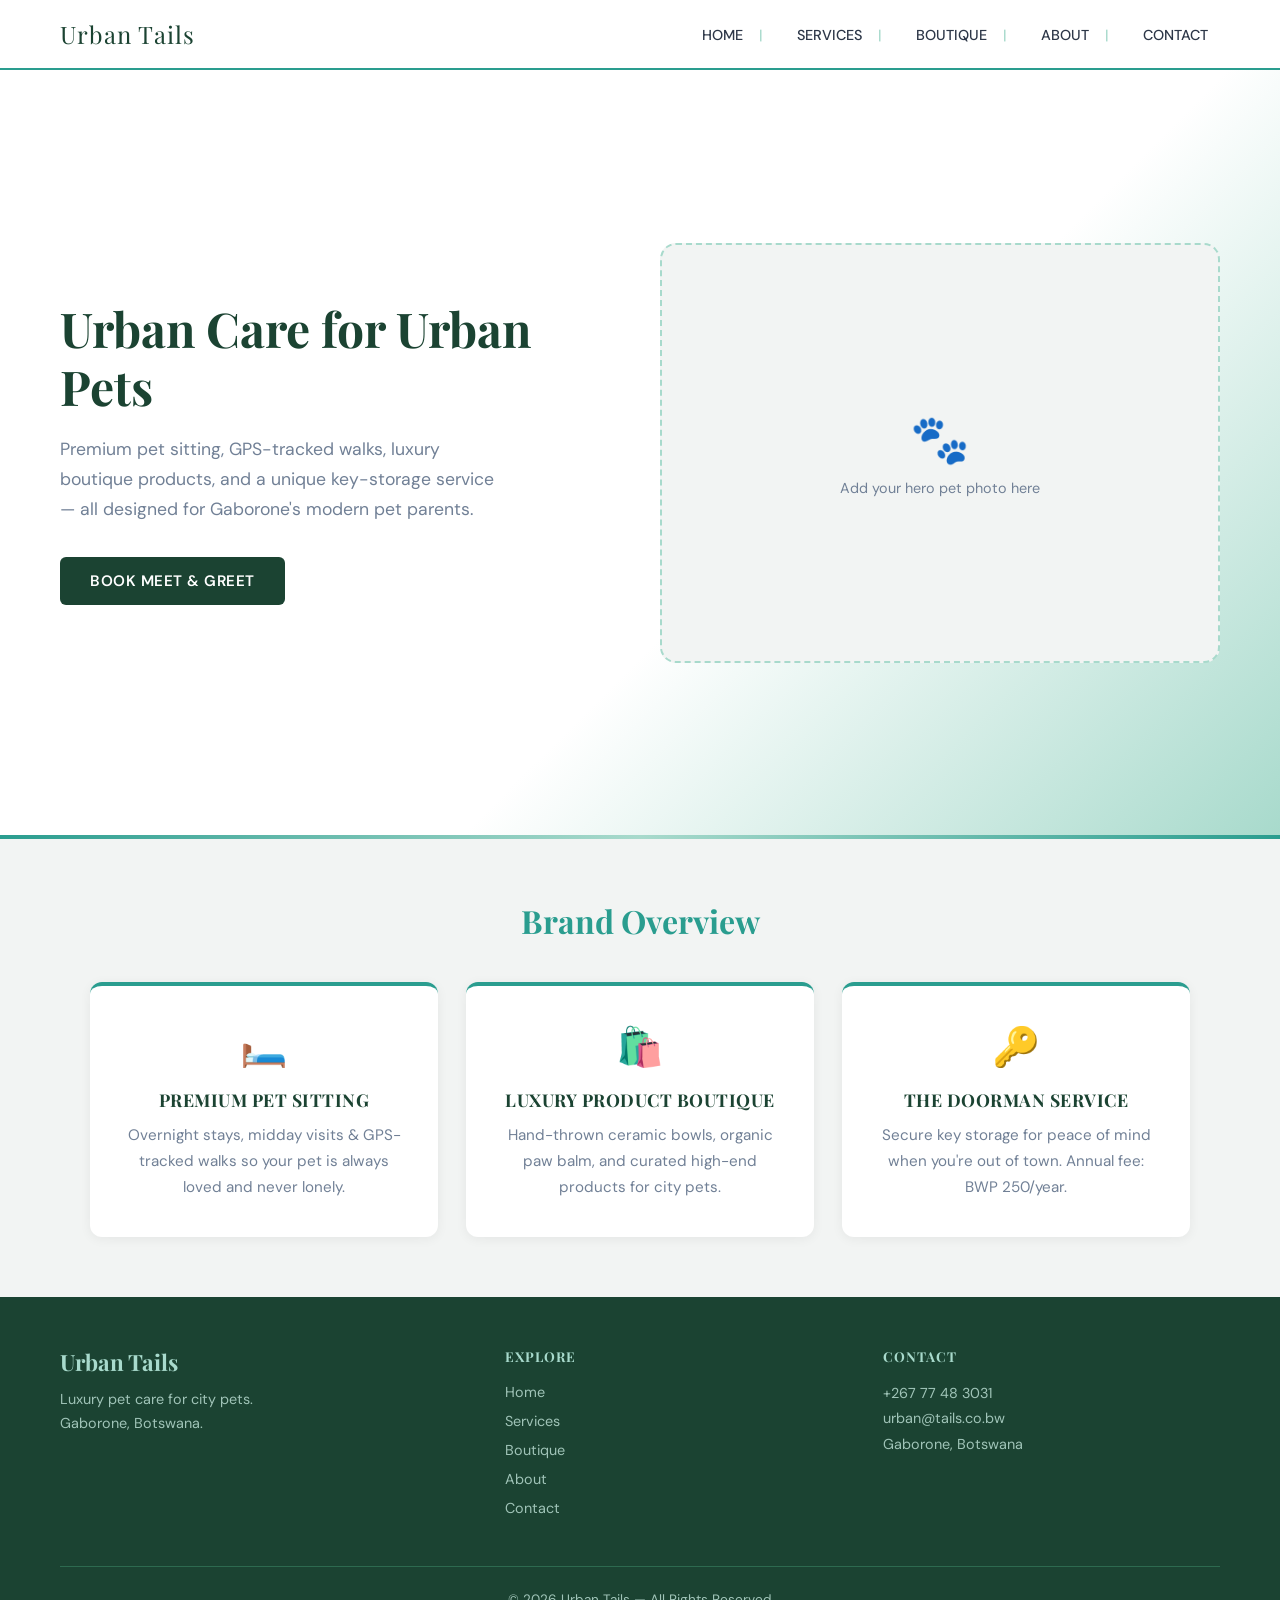
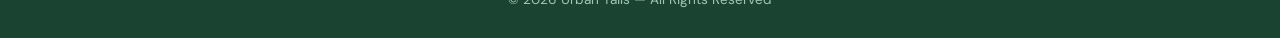
==== index.html @ 21fce44d "update files" ====
<!DOCTYPE html>
<html lang="en">
<head>
  <meta charset="UTF-8" />
  <meta name="viewport" content="width=device-width, initial-scale=1.0"/>
  <title>Urban Tails – Home</title>
  <link href="https://fonts.googleapis.com/css2?family=Playfair+Display:wght@600;700&family=DM+Sans:wght@300;400;500&display=swap" rel="stylesheet"/>
  <link rel="stylesheet" href="style.css"/>
</head>
<body>

  <!-- NAVBAR -->
  <nav>
    <div class="nav-logo">Urban Tails</div>
    <ul class="nav-links">
      <li><a href="index.html">HOME</a></li>
      <li><a href="services.html">SERVICES</a></li>
      <li><a href="boutique.html">BOUTIQUE</a></li>
      <li><a href="about.html">ABOUT</a></li>
      <li><a href="contact.html">CONTACT</a></li>
    </ul>
  </nav>

  <!-- HERO -->
  <section id="home">
    <div class="hero-text">
      <h1>Urban Care for Urban Pets</h1>
      <p>Premium pet sitting, GPS-tracked walks, luxury boutique products, and a unique key-storage service — all designed for Gaborone's modern pet parents.</p>
      <a href="contact.html" class="btn-primary">BOOK MEET &amp; GREET</a>
    </div>
    <div class="hero-image">
      <span>🐾</span>
      Add your hero pet photo here
    </div>
  </section>

  <div class="section-divider"></div>

  <!-- BRAND OVERVIEW -->
  <section id="brand-overview">
    <h2>Brand Overview</h2>
    <div class="overview-cards">

      <div class="card">
        <div class="card-icon">🛏️</div>
        <h3>Premium Pet Sitting</h3>
        <p>Overnight stays, midday visits &amp; GPS-tracked walks so your pet is always loved and never lonely.</p>
      </div>

      <div class="card">
        <div class="card-icon">🛍️</div>
        <h3>Luxury Product Boutique</h3>
        <p>Hand-thrown ceramic bowls, organic paw balm, and curated high-end products for city pets.</p>
      </div>

      <div class="card">
        <div class="card-icon">🔑</div>
        <h3>The Doorman Service</h3>
        <p>Secure key storage for peace of mind when you're out of town. Annual fee: BWP 250/year.</p>
      </div>

    </div>
  </section>

  <!-- FOOTER -->
  <footer>
    <div class="footer-grid">
      <div class="footer-brand">
        <h3>Urban Tails</h3>
        <p>Luxury pet care for city pets.<br/>Gaborone, Botswana.</p>
      </div>
      <div class="footer-col">
        <h4>Explore</h4>
        <ul>
          <li><a href="index.html">Home</a></li>
          <li><a href="services.html">Services</a></li>
          <li><a href="boutique.html">Boutique</a></li>
          <li><a href="about.html">About</a></li>
          <li><a href="contact.html">Contact</a></li>
        </ul>
      </div>
      <div class="footer-col">
        <h4>Contact</h4>
        <p>+267 77 48 3031<br/>urban@tails.co.bw<br/>Gaborone, Botswana</p>
      </div>
    </div>
    <div class="footer-bottom">© 2026 Urban Tails — All Rights Reserved</div>
  </footer>

</body>
</html>
---- style.css ----
/* ===========================
   VARIABLES
=========================== */
:root {
  --teal:       #2A9D8F;
  --dark-green: #1B4332;
  --mint:       #A8DACC;
  --light-gray: #F2F4F3;
  --white:      #FFFFFF;
  --text-dark:  #2D3748;
  --text-light: #718096;
}

/* ===========================
   RESET & BASE
=========================== */
* { margin: 0; padding: 0; box-sizing: border-box; }
html { scroll-behavior: smooth; }
body { font-family: 'DM Sans', sans-serif; color: var(--text-dark); background: var(--white); }
h1, h2, h3, h4 { font-family: 'Playfair Display', serif; }
a { text-decoration: none; color: inherit; }

/* ===========================
   NAVBAR
=========================== */
nav {
  position: sticky;
  top: 0;
  z-index: 100;
  background: var(--white);
  border-bottom: 2px solid var(--teal);
  display: flex;
  justify-content: space-between;
  align-items: center;
  padding: 18px 60px;
}
.nav-logo {
  font-family: 'Playfair Display', serif;
  font-size: 1.5rem;
  color: var(--dark-green);
  letter-spacing: 1px;
}
.nav-links { display: flex; gap: 10px; list-style: none; }
.nav-links li a {
  font-size: 0.9rem;
  font-weight: 500;
  color: var(--text-dark);
  padding: 6px 12px;
  border-radius: 4px;
  transition: background 0.2s, color 0.2s;
}
.nav-links li a:hover { background: var(--teal); color: var(--white); }
.nav-links li:not(:last-child) a::after { content: " |"; color: var(--mint); margin-left: 12px; }

/* ===========================
   SHARED UTILITIES
=========================== */
.btn-primary {
  display: inline-block;
  background: var(--dark-green);
  color: var(--white);
  padding: 14px 30px;
  border-radius: 6px;
  font-weight: 600;
  font-size: 0.95rem;
  letter-spacing: 0.5px;
  transition: background 0.2s, transform 0.2s;
  border: none;
  cursor: pointer;
}
.btn-primary:hover { background: var(--teal); transform: translateY(-2px); }

.subtitle { text-align: center; color: var(--text-light); margin-bottom: 50px; font-size: 1rem; }

.section-divider { height: 4px; background: linear-gradient(90deg, var(--teal), var(--mint), var(--teal)); }

.price-tag {
  display: inline-block;
  background: var(--teal);
  color: var(--white);
  padding: 6px 16px;
  border-radius: 20px;
  font-size: 0.9rem;
  font-weight: 600;
  margin-top: 8px;
}

/* ===========================
   IMAGE PLACEHOLDERS
=========================== */
.hero-image {
  background: var(--light-gray);
  border-radius: 16px;
  height: 420px;
  display: flex;
  flex-direction: column;
  align-items: center;
  justify-content: center;
  gap: 8px;
  color: var(--text-light);
  font-size: 0.9rem;
  border: 2px dashed var(--mint);
  text-align: center;
}
.hero-image span { font-size: 3rem; }

.service-img {
  background: #dce8e6;
  border-radius: 12px;
  height: 260px;
  display: flex;
  flex-direction: column;
  align-items: center;
  justify-content: center;
  gap: 8px;
  color: var(--text-light);
  font-size: 0.85rem;
  text-align: center;
}
.service-img span { font-size: 2.5rem; }

.product-img {
  background: #dce8e6;
  height: 200px;
  display: flex;
  flex-direction: column;
  align-items: center;
  justify-content: center;
  gap: 8px;
  color: var(--text-light);
  font-size: 0.85rem;
  text-align: center;
}
.product-img span { font-size: 2.5rem; }

/* ===========================
   HOME PAGE
=========================== */
#home {
  display: grid;
  grid-template-columns: 1fr 1fr;
  min-height: 85vh;
  align-items: center;
  padding: 60px;
  gap: 40px;
  background: linear-gradient(135deg, var(--white) 60%, var(--mint) 100%);
}
.hero-text h1 { font-size: 3rem; color: var(--dark-green); line-height: 1.2; margin-bottom: 20px; }
.hero-text p { font-size: 1.1rem; color: var(--text-light); margin-bottom: 32px; max-width: 440px; line-height: 1.7; }

#brand-overview { background: var(--light-gray); padding: 60px; text-align: center; }
#brand-overview h2 { font-size: 2rem; color: var(--teal); margin-bottom: 40px; }

.overview-cards {
  display: grid;
  grid-template-columns: repeat(3, 1fr);
  gap: 28px;
  max-width: 1100px;
  margin: 0 auto;
}
.card {
  background: var(--white);
  border-radius: 12px;
  padding: 36px 28px;
  border-top: 4px solid var(--teal);
  box-shadow: 0 2px 12px rgba(0,0,0,0.06);
  transition: transform 0.2s;
}
.card:hover { transform: translateY(-4px); }
.card-icon { font-size: 2.4rem; margin-bottom: 16px; }
.card h3 { font-size: 1.1rem; color: var(--dark-green); margin-bottom: 12px; text-transform: uppercase; letter-spacing: 0.5px; }
.card p { color: var(--text-light); font-size: 0.95rem; line-height: 1.7; }

/* ===========================
   SERVICES PAGE
=========================== */
#services { padding: 80px 60px; background: var(--white); }
#services > h2 { text-align: center; font-size: 2rem; color: var(--teal); margin-bottom: 8px; }

.service-block {
  display: grid;
  grid-template-columns: 1fr 1fr;
  gap: 40px;
  align-items: center;
  margin-bottom: 60px;
  padding: 40px;
  background: var(--light-gray);
  border-radius: 16px;
}
.service-block.reverse { direction: rtl; }
.service-block.reverse > * { direction: ltr; }

.service-info h3 { font-size: 1.4rem; color: var(--dark-green); margin-bottom: 16px; text-transform: uppercase; }
.service-info ul { list-style: none; margin-bottom: 20px; }
.service-info ul li { padding: 6px 0; color: var(--text-dark); font-size: 0.95rem; display: flex; align-items: center; gap: 10px; }
.service-info ul li::before { content: "✓"; color: var(--teal); font-weight: bold; }

.doorman-card {
  background: var(--dark-green);
  color: var(--white);
  border-radius: 16px;
  padding: 48px;
  display: grid;
  grid-template-columns: 1fr 1fr;
  gap: 40px;
  align-items: center;
}
.doorman-card h3 { font-size: 1.6rem; margin-bottom: 8px; color: var(--mint); }
.doorman-card .annual { font-size: 1rem; color: #a0c4b8; margin-bottom: 20px; }
.doorman-card ul { list-style: none; }
.doorman-card ul li { padding: 5px 0; display: flex; gap: 10px; }
.doorman-card ul li::before { content: "🔑"; }
.doorman-img { background: #2d6a4f; color: #a0c4b8; border: 2px dashed #4caf91; }

/* ===========================
   BOUTIQUE PAGE
=========================== */
#boutique { background: var(--light-gray); padding: 80px 60px; }
#boutique > h2 { text-align: center; color: var(--teal); font-size: 2rem; margin-bottom: 8px; }

.product-grid {
  display: grid;
  grid-template-columns: repeat(2, 1fr);
  gap: 36px;
  max-width: 900px;
  margin: 0 auto;
}
.product-card {
  background: var(--white);
  border-radius: 14px;
  overflow: hidden;
  box-shadow: 0 2px 16px rgba(0,0,0,0.07);
  transition: transform 0.2s;
}
.product-card:hover { transform: translateY(-4px); }
.product-info { padding: 24px; }
.product-info h3 { font-size: 1.1rem; color: var(--dark-green); margin-bottom: 8px; text-transform: uppercase; }
.product-info p { font-size: 0.9rem; color: var(--text-light); margin-bottom: 12px; line-height: 1.6; }
.product-price { font-size: 1rem; font-weight: 700; color: var(--teal); }

/* ===========================
   ABOUT PAGE
=========================== */
#about { padding: 80px 60px; background: var(--white); }
#about > h2 { text-align: center; color: var(--teal); font-size: 2rem; margin-bottom: 40px; }

.about-story {
  max-width: 800px;
  margin: 0 auto 60px;
  background: var(--light-gray);
  border-left: 5px solid var(--teal);
  border-radius: 0 12px 12px 0;
  padding: 36px 40px;
}
.about-story p { font-size: 1rem; line-height: 1.9; color: var(--text-dark); margin-bottom: 14px; font-style: italic; }

.about-services {
  display: grid;
  grid-template-columns: repeat(3, 1fr);
  gap: 24px;
  max-width: 1000px;
  margin: 0 auto 60px;
}
.about-service-item { background: var(--light-gray); border-radius: 12px; padding: 28px; border-top: 3px solid var(--mint); }
.about-service-item h4 { color: var(--dark-green); margin-bottom: 10px; }
.about-service-item p { font-size: 0.9rem; color: var(--text-light); line-height: 1.7; }

.team-section h3 { text-align: center; color: var(--dark-green); font-size: 1.5rem; margin-bottom: 30px; }
.team-grid { display: grid; grid-template-columns: repeat(2, 1fr); gap: 30px; max-width: 700px; margin: 0 auto; }
.team-card { background: var(--light-gray); border-radius: 12px; padding: 24px; text-align: center; }
.team-avatar {
  background: #dce8e6;
  width: 120px;
  height: 120px;
  border-radius: 50%;
  margin: 0 auto 16px;
  display: flex;
  align-items: center;
  justify-content: center;
  font-size: 2.5rem;
  border: 3px solid var(--teal);
}
.team-card h4 { color: var(--dark-green); margin-bottom: 4px; }
.team-card .role { font-size: 0.85rem; color: var(--teal); font-weight: 500; }

/* ===========================
   CONTACT PAGE
=========================== */
#contact { background: var(--light-gray); padding: 80px 60px; }
#contact > h2 { text-align: center; color: var(--teal); font-size: 2rem; margin-bottom: 8px; }

.contact-grid {
  display: grid;
  grid-template-columns: 1fr 1fr;
  gap: 40px;
  max-width: 1000px;
  margin: 0 auto 50px;
}
.contact-form { background: var(--white); border-radius: 14px; padding: 40px; box-shadow: 0 2px 16px rgba(0,0,0,0.06); }
.contact-form h3 { color: var(--dark-green); margin-bottom: 24px; font-size: 1.2rem; }

.form-group { margin-bottom: 18px; }
.form-group label { display: block; font-size: 0.85rem; font-weight: 500; color: var(--text-dark); margin-bottom: 6px; }
.form-group input,
.form-group select,
.form-group textarea {
  width: 100%;
  padding: 10px 14px;
  border: 1.5px solid #CBD5E0;
  border-radius: 6px;
  font-family: 'DM Sans', sans-serif;
  font-size: 0.9rem;
  color: var(--text-dark);
  outline: none;
  transition: border-color 0.2s;
  background: var(--white);
}
.form-group input:focus,
.form-group select:focus,
.form-group textarea:focus { border-color: var(--teal); }
.form-group textarea { resize: vertical; min-height: 90px; }

.btn-submit {
  width: 100%;
  background: var(--teal);
  color: var(--white);
  border: none;
  padding: 14px;
  border-radius: 6px;
  font-size: 1rem;
  font-weight: 600;
  cursor: pointer;
  transition: background 0.2s;
  font-family: 'DM Sans', sans-serif;
}
.btn-submit:hover { background: var(--dark-green); }

.contact-info { background: var(--dark-green); border-radius: 14px; padding: 40px; color: var(--white); }
.contact-info h3 { color: var(--mint); margin-bottom: 24px; font-size: 1.2rem; }

.info-item { display: flex; gap: 14px; margin-bottom: 20px; align-items: flex-start; }
.info-icon { font-size: 1.3rem; flex-shrink: 0; }
.info-text strong { display: block; font-size: 0.8rem; color: var(--mint); text-transform: uppercase; letter-spacing: 0.5px; margin-bottom: 2px; }
.info-text span { font-size: 0.95rem; color: #d4f1e9; }

.hours-table { width: 100%; font-size: 0.9rem; margin-top: 4px; }
.hours-table td { padding: 3px 0; color: #d4f1e9; }
.hours-table td:last-child { text-align: right; }

.social-row { text-align: center; margin-top: 20px; }
.social-row h4 { color: var(--dark-green); margin-bottom: 14px; }
.social-links { display: flex; justify-content: center; gap: 16px; }
.social-btn { background: var(--teal); color: var(--white); padding: 10px 22px; border-radius: 30px; font-size: 0.9rem; font-weight: 500; transition: background 0.2s; }
.social-btn:hover { background: var(--dark-green); }

/* ===========================
   FOOTER
=========================== */
footer { background: var(--dark-green); color: var(--white); padding: 50px 60px 30px; }
.footer-grid { display: grid; grid-template-columns: 1.2fr 1fr 1fr; gap: 40px; margin-bottom: 40px; }
.footer-brand h3 { font-size: 1.4rem; color: var(--mint); margin-bottom: 10px; }
.footer-brand p { color: #a0c4b8; font-size: 0.9rem; line-height: 1.7; }
.footer-col h4 { color: var(--mint); margin-bottom: 16px; font-size: 0.85rem; text-transform: uppercase; letter-spacing: 1px; }
.footer-col ul { list-style: none; }
.footer-col ul li { margin-bottom: 8px; }
.footer-col ul li a { color: #a0c4b8; font-size: 0.9rem; transition: color 0.2s; }
.footer-col ul li a:hover { color: var(--white); }
.footer-col p { color: #a0c4b8; font-size: 0.9rem; line-height: 1.8; }
.footer-bottom { border-top: 1px solid #2d6a4f; padding-top: 24px; text-align: center; color: #a0c4b8; font-size: 0.85rem; }

/* ===========================
   RESPONSIVE
=========================== */
@media (max-width: 768px) {
  nav { padding: 16px 20px; flex-direction: column; gap: 12px; }
  .nav-links { flex-wrap: wrap; justify-content: center; }
  #home { grid-template-columns: 1fr; padding: 40px 20px; min-height: unset; }
  .hero-text h1 { font-size: 2rem; }
  #brand-overview { padding: 50px 20px; }
  .overview-cards { grid-template-columns: 1fr; }
  #services { padding: 50px 20px; }
  .service-block { grid-template-columns: 1fr; }
  .service-block.reverse { direction: ltr; }
  .doorman-card { grid-template-columns: 1fr; }
  #boutique { padding: 50px 20px; }
  .product-grid { grid-template-columns: 1fr; }
  #about { padding: 50px 20px; }
  .about-services { grid-template-columns: 1fr; }
  .team-grid { grid-template-columns: 1fr; }
  #contact { padding: 50px 20px; }
  .contact-grid { grid-template-columns: 1fr; }
  footer { padding: 50px 20px 30px; }
  .footer-grid { grid-template-columns: 1fr; }
}
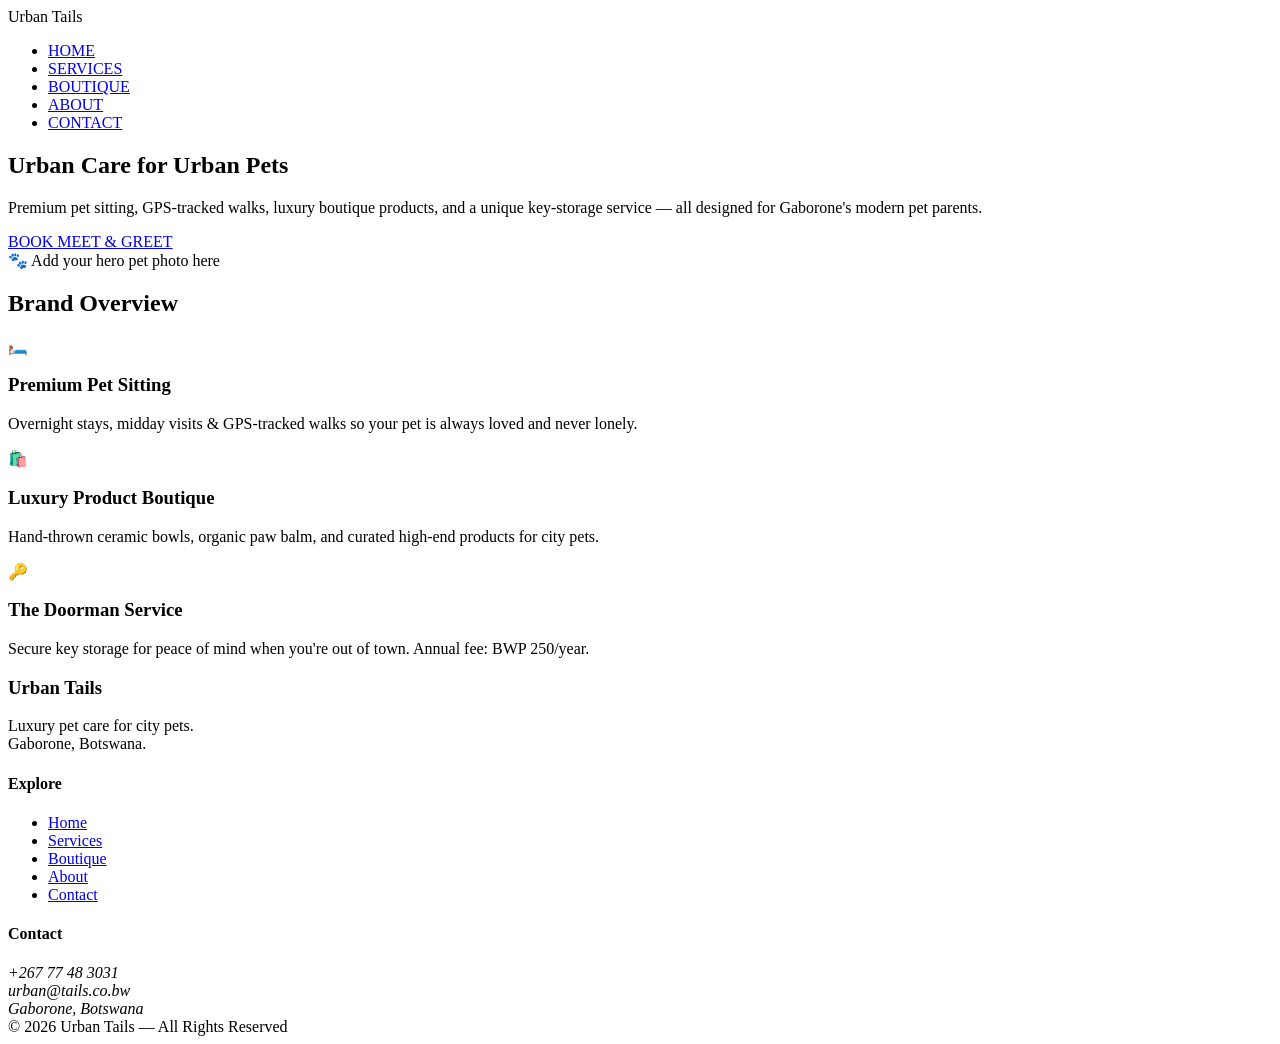
==== commit ae8c048b: "update files" ====
--- a/index.html
+++ b/index.html
@@ -9,60 +9,56 @@
 </head>
 <body>
 
-  <!-- NAVBAR -->
-  <nav>
-    <div class="nav-logo">Urban Tails</div>
-    <ul class="nav-links">
-      <li><a href="index.html">HOME</a></li>
-      <li><a href="services.html">SERVICES</a></li>
-      <li><a href="boutique.html">BOUTIQUE</a></li>
-      <li><a href="about.html">ABOUT</a></li>
-      <li><a href="contact.html">CONTACT</a></li>
-    </ul>
-  </nav>
+  <header>
+    <nav>
+      <div class="nav-logo">Urban Tails</div>
+      <ul class="nav-links">
+        <li><a href="index.html" class="active">HOME</a></li>
+        <li><a href="services.html">SERVICES</a></li>
+        <li><a href="boutique.html">BOUTIQUE</a></li>
+        <li><a href="about.html">ABOUT</a></li>
+        <li><a href="contact.html">CONTACT</a></li>
+      </ul>
+    </nav>
+  </header>
 
-  <!-- HERO -->
-  <section id="home">
-    <div class="hero-text">
-      <h1>Urban Care for Urban Pets</h1>
-      <p>Premium pet sitting, GPS-tracked walks, luxury boutique products, and a unique key-storage service — all designed for Gaborone's modern pet parents.</p>
-      <a href="contact.html" class="btn-primary">BOOK MEET &amp; GREET</a>
-    </div>
-    <div class="hero-image">
-      <span>🐾</span>
-      Add your hero pet photo here
-    </div>
-  </section>
+  <main>
+    <section id="home">
+      <div class="hero-text">
+        <h1>Urban Care for Urban Pets</h1>
+        <p>Premium pet sitting, GPS-tracked walks, luxury boutique products, and a unique key-storage service — all designed for Gaborone's modern pet parents.</p>
+        <a href="contact.html" class="btn-primary">BOOK MEET &amp; GREET</a>
+      </div>
+      <div class="hero-image">
+        <span>🐾</span>
+        Add your hero pet photo here
+      </div>
+    </section>
 
-  <div class="section-divider"></div>
+    <div class="section-divider"></div>
 
-  <!-- BRAND OVERVIEW -->
-  <section id="brand-overview">
-    <h2>Brand Overview</h2>
-    <div class="overview-cards">
+    <section id="brand-overview">
+      <h2>Brand Overview</h2>
+      <div class="overview-cards">
+        <article class="card">
+          <div class="card-icon">🛏️</div>
+          <h3>Premium Pet Sitting</h3>
+          <p>Overnight stays, midday visits &amp; GPS-tracked walks so your pet is always loved and never lonely.</p>
+        </article>
+        <article class="card">
+          <div class="card-icon">🛍️</div>
+          <h3>Luxury Product Boutique</h3>
+          <p>Hand-thrown ceramic bowls, organic paw balm, and curated high-end products for city pets.</p>
+        </article>
+        <article class="card">
+          <div class="card-icon">🔑</div>
+          <h3>The Doorman Service</h3>
+          <p>Secure key storage for peace of mind when you're out of town. Annual fee: BWP 250/year.</p>
+        </article>
+      </div>
+    </section>
+  </main>
 
-      <div class="card">
-        <div class="card-icon">🛏️</div>
-        <h3>Premium Pet Sitting</h3>
-        <p>Overnight stays, midday visits &amp; GPS-tracked walks so your pet is always loved and never lonely.</p>
-      </div>
-
-      <div class="card">
-        <div class="card-icon">🛍️</div>
-        <h3>Luxury Product Boutique</h3>
-        <p>Hand-thrown ceramic bowls, organic paw balm, and curated high-end products for city pets.</p>
-      </div>
-
-      <div class="card">
-        <div class="card-icon">🔑</div>
-        <h3>The Doorman Service</h3>
-        <p>Secure key storage for peace of mind when you're out of town. Annual fee: BWP 250/year.</p>
-      </div>
-
-    </div>
-  </section>
-
-  <!-- FOOTER -->
   <footer>
     <div class="footer-grid">
       <div class="footer-brand">
@@ -81,11 +77,11 @@
       </div>
       <div class="footer-col">
         <h4>Contact</h4>
-        <p>+267 77 48 3031<br/>urban@tails.co.bw<br/>Gaborone, Botswana</p>
+        <address>+267 77 48 3031<br/>urban@tails.co.bw<br/>Gaborone, Botswana</address>
       </div>
     </div>
     <div class="footer-bottom">© 2026 Urban Tails — All Rights Reserved</div>
   </footer>
 
 </body>
-</html>
+</html>
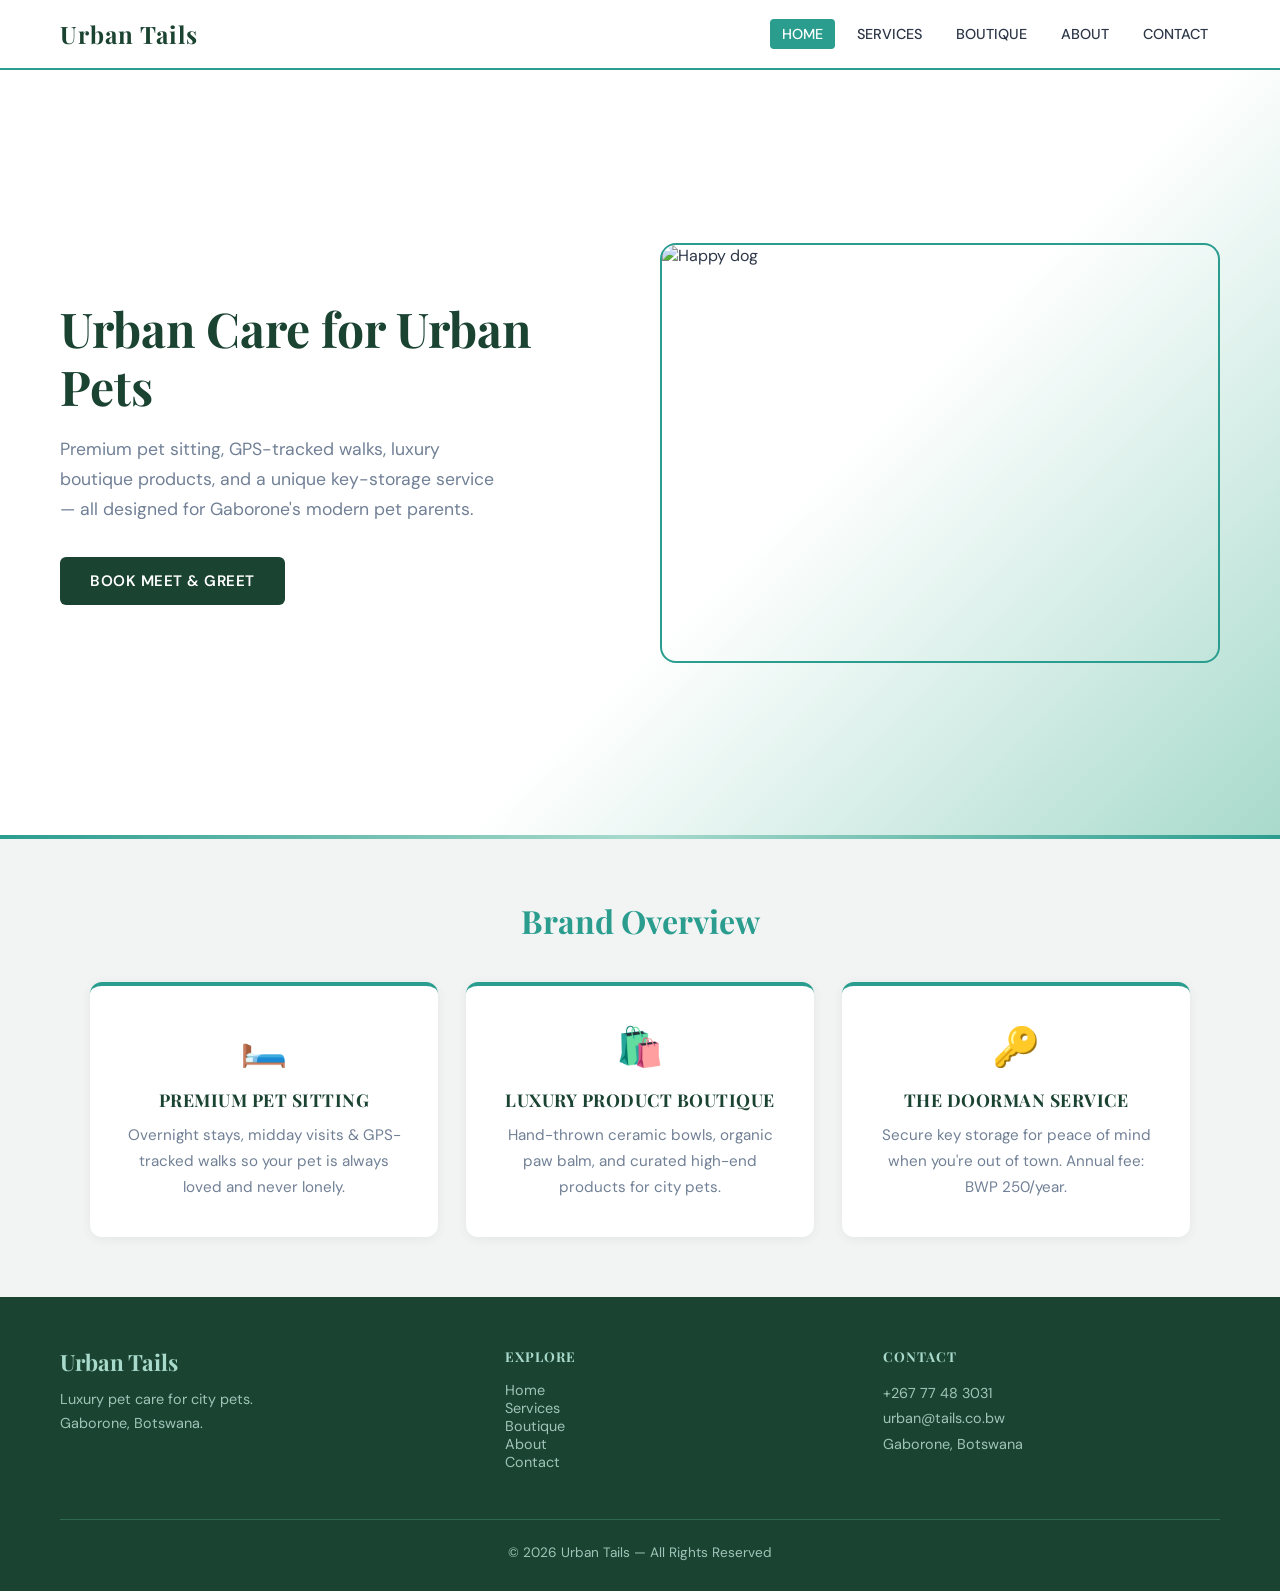
==== commit 44344bf1: "update files" ====
--- a/index.html
+++ b/index.html
@@ -10,77 +10,76 @@
 <body>
 
   <header>
-    <nav>
-      <div class="nav-logo">Urban Tails</div>
-      <ul class="nav-links">
-        <li><a href="index.html" class="active">HOME</a></li>
-        <li><a href="services.html">SERVICES</a></li>
-        <li><a href="boutique.html">BOUTIQUE</a></li>
-        <li><a href="about.html">ABOUT</a></li>
-        <li><a href="contact.html">CONTACT</a></li>
-      </ul>
+    <nav class="top-nav">
+      <a href="index.html" class="logo">Urban Tails</a>
+      <nav class="main-links">
+        <a href="index.html" class="active">HOME</a>
+        <a href="services.html">SERVICES</a>
+        <a href="boutique.html">BOUTIQUE</a>
+        <a href="about.html">ABOUT</a>
+        <a href="contact.html">CONTACT</a>
+      </nav>
     </nav>
   </header>
 
   <main>
     <section id="home">
-      <div class="hero-text">
+      <header>
         <h1>Urban Care for Urban Pets</h1>
         <p>Premium pet sitting, GPS-tracked walks, luxury boutique products, and a unique key-storage service — all designed for Gaborone's modern pet parents.</p>
         <a href="contact.html" class="btn-primary">BOOK MEET &amp; GREET</a>
-      </div>
-      <div class="hero-image">
-        <span>🐾</span>
-        Add your hero pet photo here
-      </div>
+      </header>
+      <figure>
+        <img src="https://images.unsplash.com/photo-1548199973-03cce0bbc87b?ixlib=rb-1.2.1&auto=format&fit=crop&w=800&q=80" alt="Happy dog">
+      </figure>
     </section>
 
-    <div class="section-divider"></div>
+    <hr class="section-divider"/>
 
     <section id="brand-overview">
       <h2>Brand Overview</h2>
-      <div class="overview-cards">
+      <section class="overview-grid">
         <article class="card">
-          <div class="card-icon">🛏️</div>
+          <span class="card-icon">🛏️</span>
           <h3>Premium Pet Sitting</h3>
           <p>Overnight stays, midday visits &amp; GPS-tracked walks so your pet is always loved and never lonely.</p>
         </article>
         <article class="card">
-          <div class="card-icon">🛍️</div>
+          <span class="card-icon">🛍️</span>
           <h3>Luxury Product Boutique</h3>
           <p>Hand-thrown ceramic bowls, organic paw balm, and curated high-end products for city pets.</p>
         </article>
         <article class="card">
-          <div class="card-icon">🔑</div>
+          <span class="card-icon">🔑</span>
           <h3>The Doorman Service</h3>
           <p>Secure key storage for peace of mind when you're out of town. Annual fee: BWP 250/year.</p>
         </article>
-      </div>
+      </section>
     </section>
   </main>
 
   <footer>
-    <div class="footer-grid">
-      <div class="footer-brand">
+    <section>
+      <article>
         <h3>Urban Tails</h3>
         <p>Luxury pet care for city pets.<br/>Gaborone, Botswana.</p>
-      </div>
-      <div class="footer-col">
+      </article>
+      <article>
         <h4>Explore</h4>
-        <ul>
-          <li><a href="index.html">Home</a></li>
-          <li><a href="services.html">Services</a></li>
-          <li><a href="boutique.html">Boutique</a></li>
-          <li><a href="about.html">About</a></li>
-          <li><a href="contact.html">Contact</a></li>
-        </ul>
-      </div>
-      <div class="footer-col">
+        <nav>
+          <a href="index.html">Home</a>
+          <a href="services.html">Services</a>
+          <a href="boutique.html">Boutique</a>
+          <a href="about.html">About</a>
+          <a href="contact.html">Contact</a>
+        </nav>
+      </article>
+      <article>
         <h4>Contact</h4>
         <address>+267 77 48 3031<br/>urban@tails.co.bw<br/>Gaborone, Botswana</address>
-      </div>
-    </div>
-    <div class="footer-bottom">© 2026 Urban Tails — All Rights Reserved</div>
+      </article>
+    </section>
+    <div class="bottom">© 2026 Urban Tails — All Rights Reserved</div>
   </footer>
 
 </body>
--- a/style.css
+++ b/style.css
@@ -0,0 +1,409 @@
+/* ===========================
+   VARIABLES
+=========================== */
+:root {
+  --teal:       #2A9D8F;
+  --dark-green: #1B4332;
+  --mint:       #A8DACC;
+  --light-gray: #F2F4F3;
+  --white:      #FFFFFF;
+  --text-dark:  #2D3748;
+  --text-light: #718096;
+}
+
+/* ===========================
+   RESET & BASE
+=========================== */
+* { margin: 0; padding: 0; box-sizing: border-box; }
+html { scroll-behavior: smooth; }
+body { font-family: 'DM Sans', sans-serif; color: var(--text-dark); background: var(--white); }
+h1, h2, h3, h4 { font-family: 'Playfair Display', serif; }
+a { text-decoration: none; color: inherit; }
+img { width: 100%; height: 100%; object-fit: cover; display: block; }
+
+/* ===========================
+   NAVBAR
+=========================== */
+header { background: var(--white); }
+nav.top-nav {
+  position: sticky;
+  top: 0;
+  z-index: 100;
+  background: var(--white);
+  border-bottom: 2px solid var(--teal);
+  display: flex;
+  justify-content: space-between;
+  align-items: center;
+  padding: 18px 60px;
+}
+
+a.logo {
+  font-family: 'Playfair Display', serif;
+  font-size: 1.5rem;
+  color: var(--dark-green);
+  letter-spacing: 1px;
+  font-weight: 700;
+}
+
+nav.main-links { display: flex; gap: 10px; }
+nav.main-links a {
+  font-size: 0.9rem;
+  font-weight: 500;
+  color: var(--text-dark);
+  padding: 6px 12px;
+  border-radius: 4px;
+  transition: background 0.2s, color 0.2s;
+}
+nav.main-links a:hover { background: var(--teal); color: var(--white); }
+nav.main-links a.active { background: var(--teal); color: var(--white); }
+
+/* ===========================
+   SHARED UTILITIES
+=========================== */
+.btn-primary {
+  display: inline-block;
+  background: var(--dark-green);
+  color: var(--white);
+  padding: 14px 30px;
+  border-radius: 6px;
+  font-weight: 600;
+  font-size: 0.95rem;
+  letter-spacing: 0.5px;
+  transition: background 0.2s, transform 0.2s;
+  border: none;
+  cursor: pointer;
+}
+.btn-primary:hover { background: var(--teal); transform: translateY(-2px); }
+
+.subtitle { text-align: center; color: var(--text-light); margin-bottom: 50px; font-size: 1rem; }
+
+hr.section-divider { height: 4px; background: linear-gradient(90deg, var(--teal), var(--mint), var(--teal)); border: none; }
+
+.price-tag {
+  display: inline-block;
+  background: var(--teal);
+  color: var(--white);
+  padding: 6px 16px;
+  border-radius: 20px;
+  font-size: 0.9rem;
+  font-weight: 600;
+  margin-top: 8px;
+}
+
+figure { margin: 0; overflow: hidden; }
+
+/* ===========================
+   HOME PAGE
+=========================== */
+section#home {
+  display: grid;
+  grid-template-columns: 1fr 1fr;
+  min-height: 85vh;
+  align-items: center;
+  padding: 60px;
+  gap: 40px;
+  background: linear-gradient(135deg, var(--white) 60%, var(--mint) 100%);
+}
+section#home > header h1 { font-size: 3rem; color: var(--dark-green); line-height: 1.2; margin-bottom: 20px; }
+section#home > header p { font-size: 1.1rem; color: var(--text-light); margin-bottom: 32px; max-width: 440px; line-height: 1.7; }
+section#home > figure { border-radius: 16px; height: 420px; border: 2px solid var(--teal); }
+
+section#brand-overview { background: var(--light-gray); padding: 60px; text-align: center; }
+section#brand-overview h2 { font-size: 2rem; color: var(--teal); margin-bottom: 40px; }
+
+section.overview-grid {
+  display: grid;
+  grid-template-columns: repeat(3, 1fr);
+  gap: 28px;
+  max-width: 1100px;
+  margin: 0 auto;
+}
+article.card {
+  background: var(--white);
+  border-radius: 12px;
+  padding: 36px 28px;
+  border-top: 4px solid var(--teal);
+  box-shadow: 0 2px 12px rgba(0,0,0,0.06);
+  transition: transform 0.2s;
+}
+article.card:hover { transform: translateY(-4px); }
+span.card-icon { font-size: 2.4rem; display: block; margin-bottom: 16px; }
+article.card h3 { font-size: 1.1rem; color: var(--dark-green); margin-bottom: 12px; text-transform: uppercase; letter-spacing: 0.5px; }
+article.card p { color: var(--text-light); font-size: 0.95rem; line-height: 1.7; }
+
+/* ===========================
+   SERVICES PAGE
+=========================== */
+section#services { padding: 80px 60px; background: var(--white); }
+section#services > h2 { text-align: center; font-size: 2rem; color: var(--teal); margin-bottom: 8px; }
+
+section.service-block {
+  display: grid;
+  grid-template-columns: 1fr 1fr;
+  gap: 40px;
+  align-items: center;
+  margin-bottom: 60px;
+  padding: 40px;
+  background: var(--light-gray);
+  border-radius: 16px;
+}
+section.service-block.reverse { direction: rtl; }
+section.service-block.reverse > * { direction: ltr; }
+
+section.service-block > header h3 { font-size: 1.4rem; color: var(--dark-green); margin-bottom: 16px; text-transform: uppercase; }
+section.service-block > header p {
+  padding: 6px 0; color: var(--text-dark); font-size: 0.95rem; display: flex; align-items: center; gap: 10px;
+}
+section.service-block > header p::before { content: "✓"; color: var(--teal); font-weight: bold; }
+
+section.service-block > figure { height: 260px; border-radius: 12px; border: 1px solid var(--mint); }
+
+article.doorman-card {
+  background: var(--dark-green);
+  color: var(--white);
+  border-radius: 16px;
+  padding: 48px;
+  display: grid;
+  grid-template-columns: 1fr 1fr;
+  gap: 40px;
+  align-items: center;
+}
+article.doorman-card h3 { font-size: 1.6rem; margin-bottom: 8px; color: var(--mint); }
+article.doorman-card span.annual {
+  display: inline-block;
+  font-size: 1rem;
+  color: #a0c4b8;
+  margin-bottom: 20px;
+}
+article.doorman-card > header p { padding: 5px 0; display: flex; gap: 10px; }
+article.doorman-card > header p::before { content: "🔑"; }
+article.doorman-card figure { height: 260px; border-radius: 12px; border: 2px dashed #4caf91; }
+
+/* ===========================
+   BOUTIQUE PAGE
+=========================== */
+section#boutique { background: var(--light-gray); padding: 80px 60px; }
+section#boutique > h2 { text-align: center; color: var(--teal); font-size: 2rem; margin-bottom: 8px; }
+
+section.product-grid {
+  display: grid;
+  grid-template-columns: repeat(2, 1fr);
+  gap: 36px;
+  max-width: 900px;
+  margin: 0 auto;
+}
+article.product-card {
+  background: var(--white);
+  border-radius: 14px;
+  overflow: hidden;
+  box-shadow: 0 2px 16px rgba(0,0,0,0.07);
+  transition: transform 0.2s;
+}
+article.product-card:hover { transform: translateY(-4px); }
+article.product-card figure { height: 200px; }
+article.product-card footer { padding: 24px; }
+article.product-card footer h3 { font-size: 1.1rem; color: var(--dark-green); margin-bottom: 8px; text-transform: uppercase; }
+article.product-card footer p { font-size: 0.9rem; color: var(--text-light); margin-bottom: 12px; line-height: 1.6; }
+article.product-card footer .price { font-size: 1rem; font-weight: 700; color: var(--teal); }
+
+/* ===========================
+   ABOUT PAGE
+=========================== */
+section#about { padding: 80px 60px; background: var(--white); }
+section#about > h2 { text-align: center; color: var(--teal); font-size: 2rem; margin-bottom: 40px; }
+
+article.story {
+  max-width: 800px;
+  margin: 0 auto 60px;
+  background: var(--light-gray);
+  border-left: 5px solid var(--teal);
+  border-radius: 0 12px 12px 0;
+  padding: 36px 40px;
+}
+article.story p { font-size: 1rem; line-height: 1.9; color: var(--text-dark); margin-bottom: 14px; }
+
+section.about-services {
+  display: grid;
+  grid-template-columns: repeat(3, 1fr);
+  gap: 24px;
+  max-width: 1000px;
+  margin: 0 auto 60px;
+}
+article.service-item { background: var(--light-gray); border-radius: 12px; padding: 28px; border-top: 3px solid var(--mint); }
+article.service-item h4 { color: var(--dark-green); margin-bottom: 10px; }
+article.service-item p { font-size: 0.9rem; color: var(--text-light); line-height: 1.7; }
+
+section.team-section h3 { text-align: center; color: var(--dark-green); font-size: 1.5rem; margin-bottom: 30px; }
+section.team-grid { display: grid; grid-template-columns: repeat(2, 1fr); gap: 30px; max-width: 700px; margin: 0 auto; }
+article.member { background: var(--light-gray); border-radius: 12px; padding: 24px; text-align: center; }
+
+/* Fixed for <img> tags */
+article.member figure {
+  width: 120px;
+  height: 120px;
+  border-radius: 50%;
+  margin: 0 auto 16px;
+  border: 3px solid var(--teal);
+  overflow: hidden;
+}
+
+article.member h4 { color: var(--dark-green); margin-bottom: 4px; }
+article.member p.role { font-size: 0.85rem; color: var(--teal); font-weight: 500; }
+
+/* ===========================
+   CONTACT PAGE
+=========================== */
+section#contact { background: var(--light-gray); padding: 80px 60px; }
+section#contact > h2 { text-align: center; color: var(--teal); font-size: 2rem; margin-bottom: 8px; }
+
+section.contact-layout {
+  display: grid;
+  grid-template-columns: 380px 1fr;
+  gap: 40px;
+  max-width: 1000px;
+  margin: 0 auto;
+}
+
+aside.contact-info {
+  background: var(--dark-green);
+  border-radius: 14px;
+  padding: 40px;
+  color: var(--white);
+  position: sticky;
+  top: 80px;
+}
+aside.contact-info h3 { color: var(--mint); margin-bottom: 24px; font-size: 1.2rem; }
+
+section.info-item { margin-bottom: 24px; }
+section.info-item span.label {
+  display: block;
+  font-size: 0.8rem;
+  color: var(--mint);
+  text-transform: uppercase;
+  letter-spacing: 0.5px;
+  margin-bottom: 4px;
+}
+section.info-item span.value { font-size: 0.95rem; color: #d4f1e9; line-height: 1.6; }
+section.info-item span.value a { color: #d4f1e9; border-bottom: 1px solid transparent; transition: border-color 0.2s; }
+section.info-item span.value a:hover { border-bottom-color: #d4f1e9; }
+
+table.hours-table { width: 100%; font-size: 0.9rem; margin-top: 4px; border-collapse: collapse; }
+table.hours-table tr { border-bottom: 1px solid rgba(255,255,255,0.1); }
+table.hours-table tr:last-child { border-bottom: none; }
+table.hours-table td { padding: 6px 0; color: #d4f1e9; }
+table.hours-table td:last-child { text-align: right; }
+
+nav.socials { display: flex; gap: 12px; margin-top: 8px; }
+nav.socials a {
+  background: var(--teal);
+  color: var(--white);
+  padding: 10px 22px;
+  border-radius: 30px;
+  font-size: 0.9rem;
+  font-weight: 500;
+  transition: background 0.2s;
+  display: inline-flex;
+  align-items: center;
+  gap: 6px;
+}
+nav.socials a:hover { background: var(--mint); color: var(--dark-green); }
+
+section.form-panel {
+  background: var(--white);
+  border-radius: 14px;
+  padding: 40px;
+  box-shadow: 0 2px 16px rgba(0,0,0,0.06);
+}
+section.form-panel h3 { color: var(--dark-green); margin-bottom: 6px; font-size: 1.2rem; }
+p.form-subtitle { color: var(--text-light); font-size: 0.95rem; margin-bottom: 28px; }
+
+fieldset.form-row {
+  border: none;
+  display: grid;
+  grid-template-columns: 1fr 1fr;
+  gap: 16px;
+  margin-bottom: 0;
+  padding: 0;
+}
+fieldset.form-row + fieldset.form-row { margin-top: 16px; }
+fieldset.full { grid-column: 1 / -1; }
+
+label { display: block; font-size: 0.85rem; font-weight: 500; color: var(--text-dark); margin-bottom: 6px; }
+input, select, textarea {
+  width: 100%;
+  padding: 10px 14px;
+  border: 1.5px solid #CBD5E0;
+  border-radius: 6px;
+  font-family: 'DM Sans', sans-serif;
+  font-size: 0.9rem;
+  color: var(--text-dark);
+  outline: none;
+  transition: border-color 0.2s;
+  background: var(--white);
+}
+input:focus, select:focus, textarea:focus { border-color: var(--teal); }
+textarea { resize: vertical; min-height: 90px; }
+
+label.select-wrapper { position: relative; display: block; }
+label.select-wrapper::after {
+  content: '';
+  position: absolute;
+  right: 14px;
+  top: 45px;
+  transform: translateY(-50%);
+  border-left: 5px solid transparent;
+  border-right: 5px solid transparent;
+  border-top: 6px solid var(--text-light);
+  pointer-events: none;
+}
+label.select-wrapper select { cursor: pointer; appearance: none; }
+
+section.form-submit { margin-top: 24px; }
+section.form-submit button.btn-primary { width: 100%; text-align: center; }
+
+/* ===========================
+   FOOTER
+=========================== */
+footer { background: var(--dark-green); color: var(--white); padding: 50px 60px 30px; }
+footer > section { display: grid; grid-template-columns: 1.2fr 1fr 1fr; gap: 40px; margin-bottom: 40px; }
+footer > section > article h3 { font-size: 1.4rem; color: var(--mint); margin-bottom: 10px; }
+footer > section > article p { color: #a0c4b8; font-size: 0.9rem; line-height: 1.7; }
+footer > section > article h4 { color: var(--mint); margin-bottom: 16px; font-size: 0.85rem; text-transform: uppercase; letter-spacing: 1px; }
+footer nav { margin-bottom: 8px; }
+footer nav a { color: #a0c4b8; font-size: 0.9rem; transition: color 0.2s; display: block; }
+footer nav a:hover { color: var(--white); }
+footer address { color: #a0c4b8; font-size: 0.9rem; line-height: 1.8; font-style: normal; }
+footer .bottom { border-top: 1px solid #2d6a4f; padding-top: 24px; text-align: center; color: #a0c4b8; font-size: 0.85rem; }
+
+/* ===========================
+   RESPONSIVE
+=========================== */
+@media (max-width: 768px) {
+  nav.top-nav { flex-direction: column; padding: 20px; gap: 15px; }
+  nav.main-links { flex-direction: column; width: 100%; align-items: center; gap: 10px; }
+  nav.main-links a { text-align: center; width: 100%; display: block; }
+
+  section#home { grid-template-columns: 1fr; padding: 40px 20px; min-height: unset; }
+  section#home > header h1 { font-size: 2rem; }
+  section#home > figure { height: 280px; }
+  section#brand-overview { padding: 50px 20px; }
+  section.overview-grid { grid-template-columns: 1fr; }
+  section#services { padding: 50px 20px; }
+  section.service-block { grid-template-columns: 1fr; padding: 24px; }
+  section.service-block.reverse { direction: ltr; }
+  article.doorman-card { grid-template-columns: 1fr; padding: 28px; }
+  article.doorman-card figure { height: 200px; }
+  section#boutique { padding: 50px 20px; }
+  section.product-grid { grid-template-columns: 1fr; }
+  section#about { padding: 50px 20px; }
+  section.about-services { grid-template-columns: 1fr; }
+  section.team-grid { grid-template-columns: 1fr; }
+  section#contact { padding: 50px 20px; }
+  section.contact-layout { grid-template-columns: 1fr; }
+  aside.contact-info { position: static; }
+  section.form-panel { padding: 28px; }
+  fieldset.form-row { grid-template-columns: 1fr; }
+  fieldset.full { grid-column: auto; }
+  footer { padding: 50px 20px 30px; }
+  footer > section { grid-template-columns: 1fr; }
+}
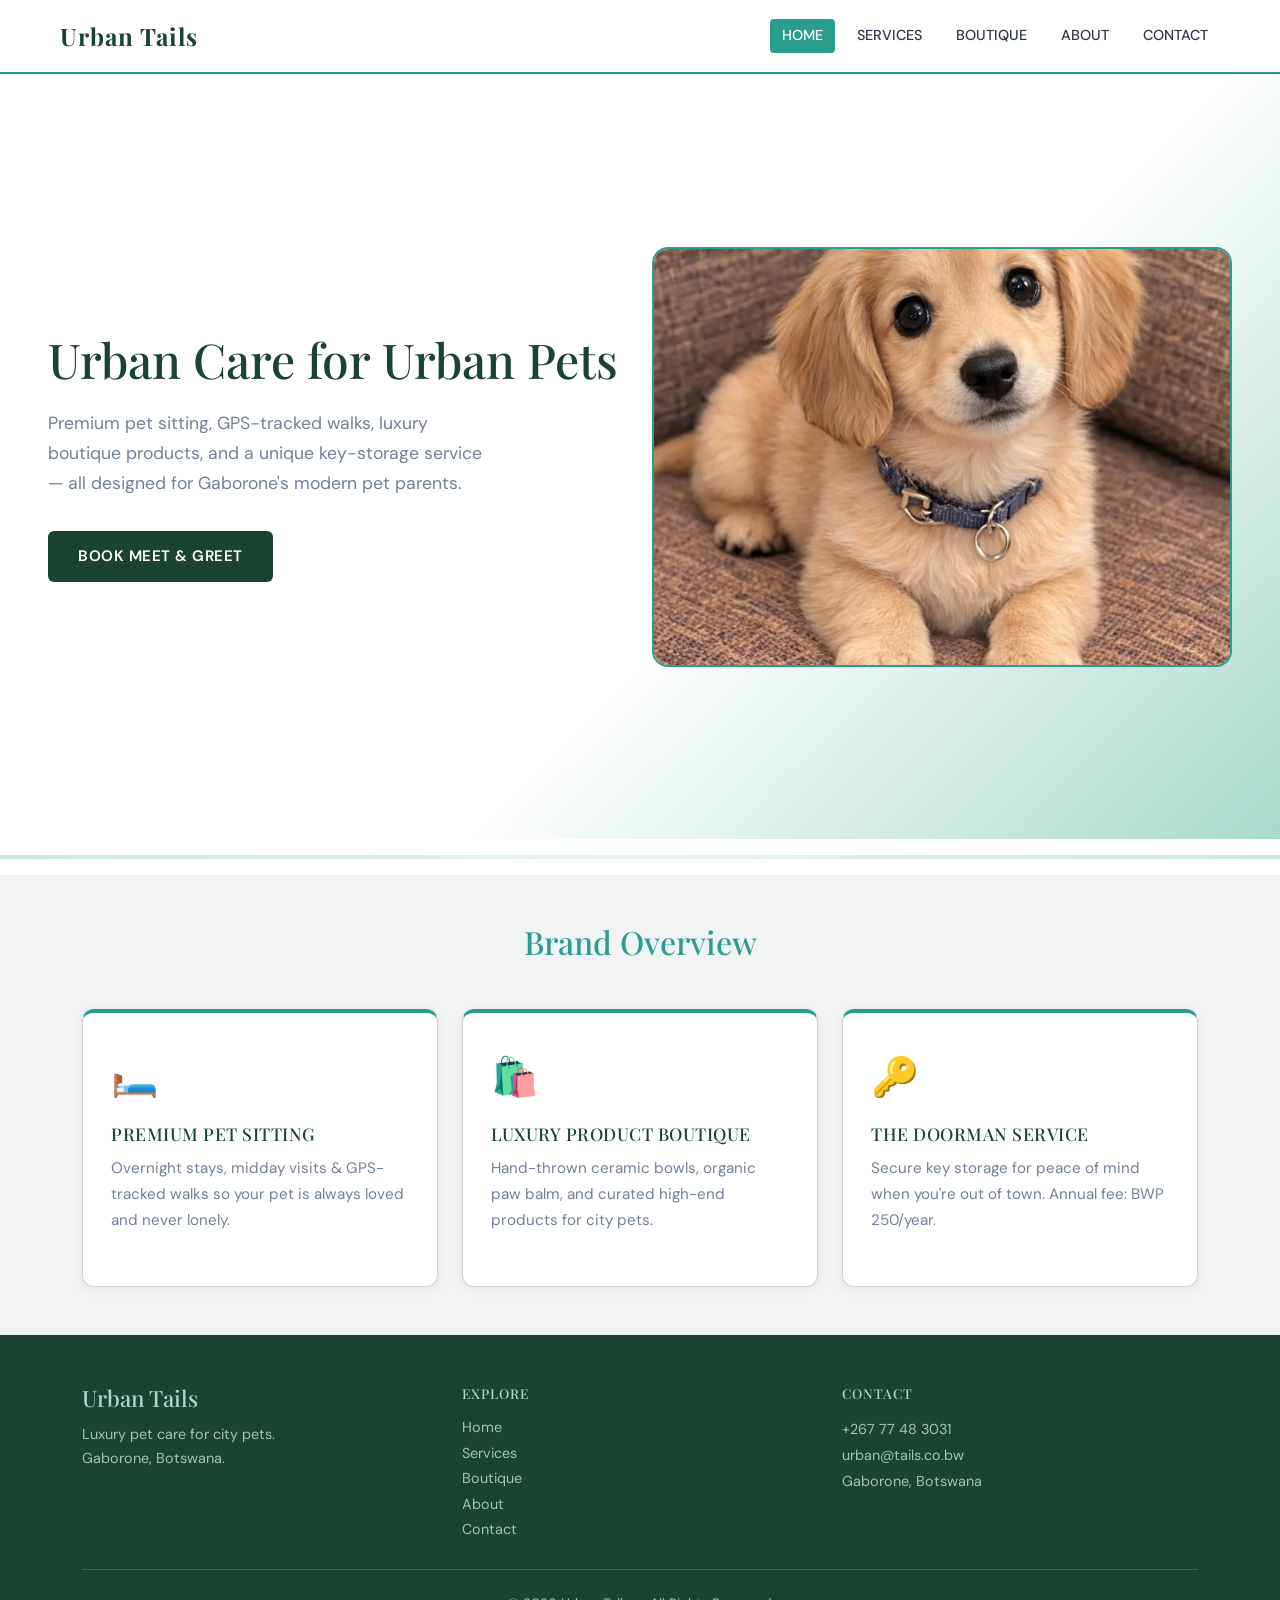
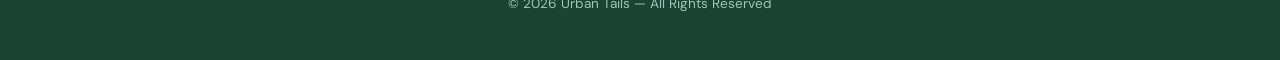
==== commit f8e710b5: "update files" ====
--- a/index.html
+++ b/index.html
@@ -3,8 +3,10 @@
 <head>
   <meta charset="UTF-8" />
   <meta name="viewport" content="width=device-width, initial-scale=1.0"/>
+  <meta name="description" content="Urban Tails - Premium pet care and luxury boutique for city pets in Gaborone, Botswana"/>
   <title>Urban Tails – Home</title>
   <link href="https://fonts.googleapis.com/css2?family=Playfair+Display:wght@600;700&family=DM+Sans:wght@300;400;500&display=swap" rel="stylesheet"/>
+  <link href="https://cdn.jsdelivr.net/npm/bootstrap@5.3.0/dist/css/bootstrap.min.css" rel="stylesheet"/>
   <link rel="stylesheet" href="style.css"/>
 </head>
 <body>
@@ -24,63 +26,83 @@
 
   <main>
     <section id="home">
-      <header>
-        <h1>Urban Care for Urban Pets</h1>
-        <p>Premium pet sitting, GPS-tracked walks, luxury boutique products, and a unique key-storage service — all designed for Gaborone's modern pet parents.</p>
-        <a href="contact.html" class="btn-primary">BOOK MEET &amp; GREET</a>
-      </header>
-      <figure>
-        <img src="https://images.unsplash.com/photo-1548199973-03cce0bbc87b?ixlib=rb-1.2.1&auto=format&fit=crop&w=800&q=80" alt="Happy dog">
-      </figure>
+      <section class="container-fluid px-4 px-md-5">
+        <section class="row align-items-center min-vh-85">
+          <article class="col-md-6 py-5">
+            <header>
+              <h1>Urban Care for Urban Pets</h1>
+              <p>Premium pet sitting, GPS-tracked walks, luxury boutique products, and a unique key-storage service — all designed for Gaborone's modern pet parents.</p>
+              <a href="contact.html" class="btn-primary">BOOK MEET &amp; GREET</a>
+            </header>
+          </article>
+          <article class="col-md-6">
+            <figure>
+              <img src="images/hero-dog.jpg" alt="Happy dog running outdoors" width="800" height="600"/>
+            </figure>
+          </article>
+        </section>
+      </section>
     </section>
 
     <hr class="section-divider"/>
 
     <section id="brand-overview">
-      <h2>Brand Overview</h2>
-      <section class="overview-grid">
-        <article class="card">
-          <span class="card-icon">🛏️</span>
-          <h3>Premium Pet Sitting</h3>
-          <p>Overnight stays, midday visits &amp; GPS-tracked walks so your pet is always loved and never lonely.</p>
-        </article>
-        <article class="card">
-          <span class="card-icon">🛍️</span>
-          <h3>Luxury Product Boutique</h3>
-          <p>Hand-thrown ceramic bowls, organic paw balm, and curated high-end products for city pets.</p>
-        </article>
-        <article class="card">
-          <span class="card-icon">🔑</span>
-          <h3>The Doorman Service</h3>
-          <p>Secure key storage for peace of mind when you're out of town. Annual fee: BWP 250/year.</p>
-        </article>
+      <section class="container py-5">
+        <h2 class="text-center mb-5">Brand Overview</h2>
+        <section class="row g-4 justify-content-center">
+          <article class="col-md-4">
+            <article class="card">
+              <span class="card-icon">🛏️</span>
+              <h3>Premium Pet Sitting</h3>
+              <p>Overnight stays, midday visits &amp; GPS-tracked walks so your pet is always loved and never lonely.</p>
+            </article>
+          </article>
+          <article class="col-md-4">
+            <article class="card">
+              <span class="card-icon">🛍️</span>
+              <h3>Luxury Product Boutique</h3>
+              <p>Hand-thrown ceramic bowls, organic paw balm, and curated high-end products for city pets.</p>
+            </article>
+          </article>
+          <article class="col-md-4">
+            <article class="card">
+              <span class="card-icon">🔑</span>
+              <h3>The Doorman Service</h3>
+              <p>Secure key storage for peace of mind when you're out of town. Annual fee: BWP 250/year.</p>
+            </article>
+          </article>
+        </section>
       </section>
     </section>
   </main>
 
   <footer>
-    <section>
-      <article>
-        <h3>Urban Tails</h3>
-        <p>Luxury pet care for city pets.<br/>Gaborone, Botswana.</p>
-      </article>
-      <article>
-        <h4>Explore</h4>
-        <nav>
-          <a href="index.html">Home</a>
-          <a href="services.html">Services</a>
-          <a href="boutique.html">Boutique</a>
-          <a href="about.html">About</a>
-          <a href="contact.html">Contact</a>
-        </nav>
-      </article>
-      <article>
-        <h4>Contact</h4>
-        <address>+267 77 48 3031<br/>urban@tails.co.bw<br/>Gaborone, Botswana</address>
-      </article>
+    <section class="container">
+      <section class="row g-4 mb-4">
+        <article class="col-md-4">
+          <h3>Urban Tails</h3>
+          <p>Luxury pet care for city pets.<br/>Gaborone, Botswana.</p>
+        </article>
+        <article class="col-md-4">
+          <h4>Explore</h4>
+          <nav>
+            <a href="index.html">Home</a>
+            <a href="services.html">Services</a>
+            <a href="boutique.html">Boutique</a>
+            <a href="about.html">About</a>
+            <a href="contact.html">Contact</a>
+          </nav>
+        </article>
+        <article class="col-md-4">
+          <h4>Contact</h4>
+          <address>+267 77 48 3031<br/>urban@tails.co.bw<br/>Gaborone, Botswana</address>
+        </article>
+      </section>
+      <p class="bottom text-center">© 2026 Urban Tails — All Rights Reserved</p>
     </section>
-    <div class="bottom">© 2026 Urban Tails — All Rights Reserved</div>
   </footer>
 
+  <script src="https://cdn.jsdelivr.net/npm/bootstrap@5.3.0/dist/js/bootstrap.bundle.min.js"></script>
+  <script src="script.js"></script>
 </body>
 </html>
--- a/style.css
+++ b/style.css
@@ -1,29 +1,28 @@
-/* ===========================
-   VARIABLES
-=========================== */
+/* urban tails styles */
+
 :root {
-  --teal:       #2A9D8F;
+  --teal: #2A9D8F;
   --dark-green: #1B4332;
-  --mint:       #A8DACC;
+  --mint: #A8DACC;
   --light-gray: #F2F4F3;
-  --white:      #FFFFFF;
-  --text-dark:  #2D3748;
+  --white: #FFFFFF;
+  --text-dark: #2D3748;
   --text-light: #718096;
 }
 
-/* ===========================
-   RESET & BASE
-=========================== */
 * { margin: 0; padding: 0; box-sizing: border-box; }
 html { scroll-behavior: smooth; }
-body { font-family: 'DM Sans', sans-serif; color: var(--text-dark); background: var(--white); }
+body {
+  font-family: 'DM Sans', sans-serif;
+  color: var(--text-dark);
+  background: var(--white);
+}
 h1, h2, h3, h4 { font-family: 'Playfair Display', serif; }
 a { text-decoration: none; color: inherit; }
 img { width: 100%; height: 100%; object-fit: cover; display: block; }
+figure { margin: 0; overflow: hidden; }
 
-/* ===========================
-   NAVBAR
-=========================== */
+/* simple navbar - back to your original way */
 header { background: var(--white); }
 nav.top-nav {
   position: sticky;
@@ -36,7 +35,6 @@
   align-items: center;
   padding: 18px 60px;
 }
-
 a.logo {
   font-family: 'Playfair Display', serif;
   font-size: 1.5rem;
@@ -44,7 +42,6 @@
   letter-spacing: 1px;
   font-weight: 700;
 }
-
 nav.main-links { display: flex; gap: 10px; }
 nav.main-links a {
   font-size: 0.9rem;
@@ -57,9 +54,7 @@
 nav.main-links a:hover { background: var(--teal); color: var(--white); }
 nav.main-links a.active { background: var(--teal); color: var(--white); }
 
-/* ===========================
-   SHARED UTILITIES
-=========================== */
+/* buttons and shared bits */
 .btn-primary {
   display: inline-block;
   background: var(--dark-green);
@@ -73,51 +68,23 @@
   border: none;
   cursor: pointer;
 }
-.btn-primary:hover { background: var(--teal); transform: translateY(-2px); }
+.btn-primary:hover { background: var(--teal); transform: translateY(-2px); color: var(--white); }
 
 .subtitle { text-align: center; color: var(--text-light); margin-bottom: 50px; font-size: 1rem; }
+hr.section-divider { height: 4px; background: linear-gradient(90deg, var(--teal), var(--mint), var(--teal)); border: none; }
+.price-tag { display: inline-block; background: var(--teal); color: var(--white); padding: 6px 16px; border-radius: 20px; font-size: 0.9rem; font-weight: 600; margin-top: 8px; }
+.min-vh-85 { min-height: 85vh; }
 
-hr.section-divider { height: 4px; background: linear-gradient(90deg, var(--teal), var(--mint), var(--teal)); border: none; }
+/* home page */
+section#home { background: linear-gradient(135deg, var(--white) 60%, var(--mint) 100%); }
+section#home header h1 { font-size: 3rem; color: var(--dark-green); line-height: 1.2; margin-bottom: 20px; }
+section#home header p { font-size: 1.1rem; color: var(--text-light); margin-bottom: 32px; max-width: 440px; line-height: 1.7; }
+section#home figure { border-radius: 16px; height: 420px; border: 2px solid var(--teal); }
 
-.price-tag {
-  display: inline-block;
-  background: var(--teal);
-  color: var(--white);
-  padding: 6px 16px;
-  border-radius: 20px;
-  font-size: 0.9rem;
-  font-weight: 600;
-  margin-top: 8px;
-}
+section#brand-overview { background: var(--light-gray); }
+section#brand-overview h2 { font-size: 2rem; color: var(--teal); }
 
-figure { margin: 0; overflow: hidden; }
-
-/* ===========================
-   HOME PAGE
-=========================== */
-section#home {
-  display: grid;
-  grid-template-columns: 1fr 1fr;
-  min-height: 85vh;
-  align-items: center;
-  padding: 60px;
-  gap: 40px;
-  background: linear-gradient(135deg, var(--white) 60%, var(--mint) 100%);
-}
-section#home > header h1 { font-size: 3rem; color: var(--dark-green); line-height: 1.2; margin-bottom: 20px; }
-section#home > header p { font-size: 1.1rem; color: var(--text-light); margin-bottom: 32px; max-width: 440px; line-height: 1.7; }
-section#home > figure { border-radius: 16px; height: 420px; border: 2px solid var(--teal); }
-
-section#brand-overview { background: var(--light-gray); padding: 60px; text-align: center; }
-section#brand-overview h2 { font-size: 2rem; color: var(--teal); margin-bottom: 40px; }
-
-section.overview-grid {
-  display: grid;
-  grid-template-columns: repeat(3, 1fr);
-  gap: 28px;
-  max-width: 1100px;
-  margin: 0 auto;
-}
+/* cards */
 article.card {
   background: var(--white);
   border-radius: 12px;
@@ -125,80 +92,31 @@
   border-top: 4px solid var(--teal);
   box-shadow: 0 2px 12px rgba(0,0,0,0.06);
   transition: transform 0.2s;
+  height: 100%;
 }
 article.card:hover { transform: translateY(-4px); }
 span.card-icon { font-size: 2.4rem; display: block; margin-bottom: 16px; }
 article.card h3 { font-size: 1.1rem; color: var(--dark-green); margin-bottom: 12px; text-transform: uppercase; letter-spacing: 0.5px; }
 article.card p { color: var(--text-light); font-size: 0.95rem; line-height: 1.7; }
 
-/* ===========================
-   SERVICES PAGE
-=========================== */
-section#services { padding: 80px 60px; background: var(--white); }
-section#services > h2 { text-align: center; font-size: 2rem; color: var(--teal); margin-bottom: 8px; }
+/* services page */
+section.service-block { background: var(--light-gray); border-radius: 16px; padding: 40px; }
+section.service-block header h3 { font-size: 1.4rem; color: var(--dark-green); margin-bottom: 16px; text-transform: uppercase; }
+section.service-block header p { padding: 6px 0; color: var(--text-dark); font-size: 0.95rem; display: flex; align-items: center; gap: 10px; }
+section.service-block header p::before { content: "✓"; color: var(--teal); font-weight: bold; }
+section.service-block figure { height: 260px; border-radius: 12px; border: 1px solid var(--mint); }
 
-section.service-block {
-  display: grid;
-  grid-template-columns: 1fr 1fr;
-  gap: 40px;
-  align-items: center;
-  margin-bottom: 60px;
-  padding: 40px;
-  background: var(--light-gray);
-  border-radius: 16px;
-}
-section.service-block.reverse { direction: rtl; }
-section.service-block.reverse > * { direction: ltr; }
-
-section.service-block > header h3 { font-size: 1.4rem; color: var(--dark-green); margin-bottom: 16px; text-transform: uppercase; }
-section.service-block > header p {
-  padding: 6px 0; color: var(--text-dark); font-size: 0.95rem; display: flex; align-items: center; gap: 10px;
-}
-section.service-block > header p::before { content: "✓"; color: var(--teal); font-weight: bold; }
-
-section.service-block > figure { height: 260px; border-radius: 12px; border: 1px solid var(--mint); }
-
-article.doorman-card {
-  background: var(--dark-green);
-  color: var(--white);
-  border-radius: 16px;
-  padding: 48px;
-  display: grid;
-  grid-template-columns: 1fr 1fr;
-  gap: 40px;
-  align-items: center;
-}
+article.doorman-card { background: var(--dark-green); color: var(--white); border-radius: 16px; padding: 48px; }
 article.doorman-card h3 { font-size: 1.6rem; margin-bottom: 8px; color: var(--mint); }
-article.doorman-card span.annual {
-  display: inline-block;
-  font-size: 1rem;
-  color: #a0c4b8;
-  margin-bottom: 20px;
-}
-article.doorman-card > header p { padding: 5px 0; display: flex; gap: 10px; }
-article.doorman-card > header p::before { content: "🔑"; }
+article.doorman-card span.annual { display: inline-block; font-size: 1rem; color: #a0c4b8; margin-bottom: 20px; }
+article.doorman-card header p { padding: 5px 0; display: flex; gap: 10px; }
+article.doorman-card header p::before { content: "🔑"; }
 article.doorman-card figure { height: 260px; border-radius: 12px; border: 2px dashed #4caf91; }
 
-/* ===========================
-   BOUTIQUE PAGE
-=========================== */
-section#boutique { background: var(--light-gray); padding: 80px 60px; }
-section#boutique > h2 { text-align: center; color: var(--teal); font-size: 2rem; margin-bottom: 8px; }
-
-section.product-grid {
-  display: grid;
-  grid-template-columns: repeat(2, 1fr);
-  gap: 36px;
-  max-width: 900px;
-  margin: 0 auto;
-}
-article.product-card {
-  background: var(--white);
-  border-radius: 14px;
-  overflow: hidden;
-  box-shadow: 0 2px 16px rgba(0,0,0,0.07);
-  transition: transform 0.2s;
-}
+/* boutique */
+section#boutique { background: var(--light-gray); }
+section#boutique h2 { color: var(--teal); font-size: 2rem; }
+article.product-card { background: var(--white); border-radius: 14px; overflow: hidden; box-shadow: 0 2px 16px rgba(0,0,0,0.07); transition: transform 0.2s; height: 100%; }
 article.product-card:hover { transform: translateY(-4px); }
 article.product-card figure { height: 200px; }
 article.product-card footer { padding: 24px; }
@@ -206,83 +124,27 @@
 article.product-card footer p { font-size: 0.9rem; color: var(--text-light); margin-bottom: 12px; line-height: 1.6; }
 article.product-card footer .price { font-size: 1rem; font-weight: 700; color: var(--teal); }
 
-/* ===========================
-   ABOUT PAGE
-=========================== */
-section#about { padding: 80px 60px; background: var(--white); }
-section#about > h2 { text-align: center; color: var(--teal); font-size: 2rem; margin-bottom: 40px; }
-
-article.story {
-  max-width: 800px;
-  margin: 0 auto 60px;
-  background: var(--light-gray);
-  border-left: 5px solid var(--teal);
-  border-radius: 0 12px 12px 0;
-  padding: 36px 40px;
-}
+/* about page */
+section#about h2 { color: var(--teal); font-size: 2rem; }
+article.story { background: var(--light-gray); border-left: 5px solid var(--teal); border-radius: 0 12px 12px 0; padding: 36px 40px; }
 article.story p { font-size: 1rem; line-height: 1.9; color: var(--text-dark); margin-bottom: 14px; }
-
-section.about-services {
-  display: grid;
-  grid-template-columns: repeat(3, 1fr);
-  gap: 24px;
-  max-width: 1000px;
-  margin: 0 auto 60px;
-}
-article.service-item { background: var(--light-gray); border-radius: 12px; padding: 28px; border-top: 3px solid var(--mint); }
+article.service-item { background: var(--light-gray); border-radius: 12px; padding: 28px; border-top: 3px solid var(--mint); height: 100%; }
 article.service-item h4 { color: var(--dark-green); margin-bottom: 10px; }
 article.service-item p { font-size: 0.9rem; color: var(--text-light); line-height: 1.7; }
 
 section.team-section h3 { text-align: center; color: var(--dark-green); font-size: 1.5rem; margin-bottom: 30px; }
-section.team-grid { display: grid; grid-template-columns: repeat(2, 1fr); gap: 30px; max-width: 700px; margin: 0 auto; }
 article.member { background: var(--light-gray); border-radius: 12px; padding: 24px; text-align: center; }
-
-/* Fixed for <img> tags */
-article.member figure {
-  width: 120px;
-  height: 120px;
-  border-radius: 50%;
-  margin: 0 auto 16px;
-  border: 3px solid var(--teal);
-  overflow: hidden;
-}
-
+article.member figure { width: 120px; height: 120px; border-radius: 50%; margin: 0 auto 16px; border: 3px solid var(--teal); overflow: hidden; }
 article.member h4 { color: var(--dark-green); margin-bottom: 4px; }
 article.member p.role { font-size: 0.85rem; color: var(--teal); font-weight: 500; }
 
-/* ===========================
-   CONTACT PAGE
-=========================== */
-section#contact { background: var(--light-gray); padding: 80px 60px; }
-section#contact > h2 { text-align: center; color: var(--teal); font-size: 2rem; margin-bottom: 8px; }
-
-section.contact-layout {
-  display: grid;
-  grid-template-columns: 380px 1fr;
-  gap: 40px;
-  max-width: 1000px;
-  margin: 0 auto;
-}
-
-aside.contact-info {
-  background: var(--dark-green);
-  border-radius: 14px;
-  padding: 40px;
-  color: var(--white);
-  position: sticky;
-  top: 80px;
-}
-aside.contact-info h3 { color: var(--mint); margin-bottom: 24px; font-size: 1.2rem; }
-
+/* contact page */
+section#contact { background: var(--light-gray); }
+section#contact h2 { color: var(--teal); font-size: 2rem; }
+section.contact-info { background: var(--dark-green); border-radius: 14px; padding: 40px; color: var(--white); }
+section.contact-info h3 { color: var(--mint); margin-bottom: 24px; font-size: 1.2rem; }
 section.info-item { margin-bottom: 24px; }
-section.info-item span.label {
-  display: block;
-  font-size: 0.8rem;
-  color: var(--mint);
-  text-transform: uppercase;
-  letter-spacing: 0.5px;
-  margin-bottom: 4px;
-}
+section.info-item span.label { display: block; font-size: 0.8rem; color: var(--mint); text-transform: uppercase; letter-spacing: 0.5px; margin-bottom: 4px; }
 section.info-item span.value { font-size: 0.95rem; color: #d4f1e9; line-height: 1.6; }
 section.info-item span.value a { color: #d4f1e9; border-bottom: 1px solid transparent; transition: border-color 0.2s; }
 section.info-item span.value a:hover { border-bottom-color: #d4f1e9; }
@@ -293,117 +155,42 @@
 table.hours-table td { padding: 6px 0; color: #d4f1e9; }
 table.hours-table td:last-child { text-align: right; }
 
-nav.socials { display: flex; gap: 12px; margin-top: 8px; }
-nav.socials a {
-  background: var(--teal);
-  color: var(--white);
-  padding: 10px 22px;
-  border-radius: 30px;
-  font-size: 0.9rem;
-  font-weight: 500;
-  transition: background 0.2s;
-  display: inline-flex;
-  align-items: center;
-  gap: 6px;
-}
+nav.socials { display: flex; gap: 12px; margin-top: 8px; flex-wrap: wrap; }
+nav.socials a { background: var(--teal); color: var(--white); padding: 10px 18px; border-radius: 30px; font-size: 0.85rem; font-weight: 500; transition: background 0.2s; display: inline-flex; align-items: center; gap: 6px; }
 nav.socials a:hover { background: var(--mint); color: var(--dark-green); }
 
-section.form-panel {
-  background: var(--white);
-  border-radius: 14px;
-  padding: 40px;
-  box-shadow: 0 2px 16px rgba(0,0,0,0.06);
-}
+section.form-panel { background: var(--white); border-radius: 14px; padding: 40px; box-shadow: 0 2px 16px rgba(0,0,0,0.06); }
 section.form-panel h3 { color: var(--dark-green); margin-bottom: 6px; font-size: 1.2rem; }
 p.form-subtitle { color: var(--text-light); font-size: 0.95rem; margin-bottom: 28px; }
+label { display: block; font-size: 0.85rem; font-weight: 500; color: var(--text-dark); margin-bottom: 6px; }
 
-fieldset.form-row {
-  border: none;
-  display: grid;
-  grid-template-columns: 1fr 1fr;
-  gap: 16px;
-  margin-bottom: 0;
-  padding: 0;
-}
-fieldset.form-row + fieldset.form-row { margin-top: 16px; }
-fieldset.full { grid-column: 1 / -1; }
+/* overriding bootstrap form borders */
+.form-control, .form-select { border: 1.5px solid #CBD5E0; border-radius: 6px; font-family: 'DM Sans', sans-serif; font-size: 0.9rem; color: var(--text-dark); padding: 10px 14px; }
+.form-control:focus, .form-select:focus { border-color: var(--teal); box-shadow: 0 0 0 0.15rem rgba(42, 157, 143, 0.25); }
 
-label { display: block; font-size: 0.85rem; font-weight: 500; color: var(--text-dark); margin-bottom: 6px; }
-input, select, textarea {
-  width: 100%;
-  padding: 10px 14px;
-  border: 1.5px solid #CBD5E0;
-  border-radius: 6px;
-  font-family: 'DM Sans', sans-serif;
-  font-size: 0.9rem;
-  color: var(--text-dark);
-  outline: none;
-  transition: border-color 0.2s;
-  background: var(--white);
-}
-input:focus, select:focus, textarea:focus { border-color: var(--teal); }
-textarea { resize: vertical; min-height: 90px; }
-
-label.select-wrapper { position: relative; display: block; }
-label.select-wrapper::after {
-  content: '';
-  position: absolute;
-  right: 14px;
-  top: 45px;
-  transform: translateY(-50%);
-  border-left: 5px solid transparent;
-  border-right: 5px solid transparent;
-  border-top: 6px solid var(--text-light);
-  pointer-events: none;
-}
-label.select-wrapper select { cursor: pointer; appearance: none; }
-
-section.form-submit { margin-top: 24px; }
-section.form-submit button.btn-primary { width: 100%; text-align: center; }
-
-/* ===========================
-   FOOTER
-=========================== */
-footer { background: var(--dark-green); color: var(--white); padding: 50px 60px 30px; }
-footer > section { display: grid; grid-template-columns: 1.2fr 1fr 1fr; gap: 40px; margin-bottom: 40px; }
-footer > section > article h3 { font-size: 1.4rem; color: var(--mint); margin-bottom: 10px; }
-footer > section > article p { color: #a0c4b8; font-size: 0.9rem; line-height: 1.7; }
-footer > section > article h4 { color: var(--mint); margin-bottom: 16px; font-size: 0.85rem; text-transform: uppercase; letter-spacing: 1px; }
-footer nav { margin-bottom: 8px; }
-footer nav a { color: #a0c4b8; font-size: 0.9rem; transition: color 0.2s; display: block; }
+/* footer */
+footer { background: var(--dark-green); color: var(--white); padding: 50px 0 30px; }
+footer article h3 { font-size: 1.4rem; color: var(--mint); margin-bottom: 10px; }
+footer article p { color: #a0c4b8; font-size: 0.9rem; line-height: 1.7; }
+footer article h4 { color: var(--mint); margin-bottom: 16px; font-size: 0.85rem; text-transform: uppercase; letter-spacing: 1px; }
+footer nav a { color: #a0c4b8; font-size: 0.9rem; transition: color 0.2s; display: block; margin-bottom: 4px; }
 footer nav a:hover { color: var(--white); }
 footer address { color: #a0c4b8; font-size: 0.9rem; line-height: 1.8; font-style: normal; }
-footer .bottom { border-top: 1px solid #2d6a4f; padding-top: 24px; text-align: center; color: #a0c4b8; font-size: 0.85rem; }
+footer p.bottom { border-top: 1px solid #2d6a4f; padding-top: 24px; color: #a0c4b8; font-size: 0.85rem; }
 
-/* ===========================
-   RESPONSIVE
-=========================== */
+/* mobile adjustments - bootstrap handles the grids, this handles the simple nav */
 @media (max-width: 768px) {
   nav.top-nav { flex-direction: column; padding: 20px; gap: 15px; }
   nav.main-links { flex-direction: column; width: 100%; align-items: center; gap: 10px; }
   nav.main-links a { text-align: center; width: 100%; display: block; }
-
-  section#home { grid-template-columns: 1fr; padding: 40px 20px; min-height: unset; }
-  section#home > header h1 { font-size: 2rem; }
-  section#home > figure { height: 280px; }
-  section#brand-overview { padding: 50px 20px; }
-  section.overview-grid { grid-template-columns: 1fr; }
-  section#services { padding: 50px 20px; }
-  section.service-block { grid-template-columns: 1fr; padding: 24px; }
-  section.service-block.reverse { direction: ltr; }
-  article.doorman-card { grid-template-columns: 1fr; padding: 28px; }
-  article.doorman-card figure { height: 200px; }
-  section#boutique { padding: 50px 20px; }
-  section.product-grid { grid-template-columns: 1fr; }
-  section#about { padding: 50px 20px; }
-  section.about-services { grid-template-columns: 1fr; }
-  section.team-grid { grid-template-columns: 1fr; }
-  section#contact { padding: 50px 20px; }
-  section.contact-layout { grid-template-columns: 1fr; }
-  aside.contact-info { position: static; }
+  
+  section#home header h1 { font-size: 2rem; }
+  section#home figure { height: 280px; }
+  section.service-block { padding: 24px; }
+  section.service-block figure { height: 200px; margin-top: 20px; }
+  article.doorman-card { padding: 28px; }
+  article.doorman-card figure { height: 200px; margin-top: 20px; }
+  article.story { padding: 24px 20px; }
   section.form-panel { padding: 28px; }
-  fieldset.form-row { grid-template-columns: 1fr; }
-  fieldset.full { grid-column: auto; }
-  footer { padding: 50px 20px 30px; }
-  footer > section { grid-template-columns: 1fr; }
+  section.contact-info { padding: 28px; }
 }
